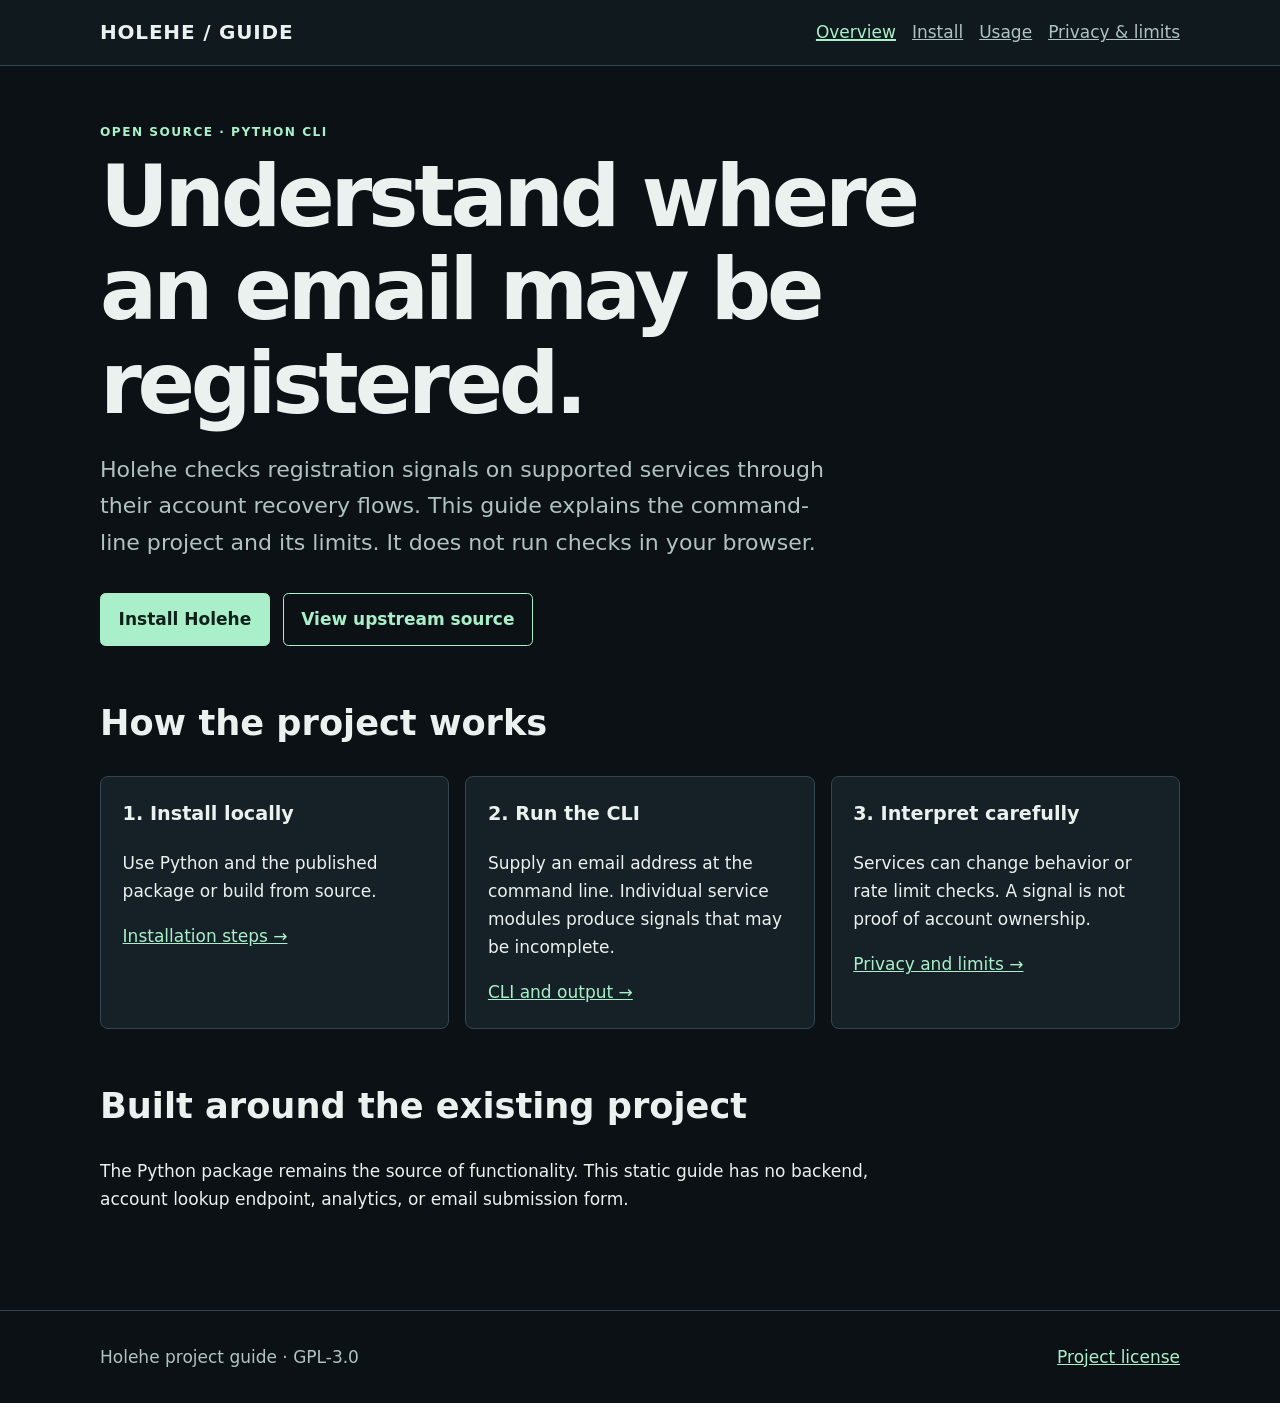
==== site/index.html @ 08cd29e6 "Build static Holehe guide and reusable site builder workflow" ====
<!doctype html><html lang="en"><head><meta charset="utf-8"><meta name="viewport" content="width=device-width,initial-scale=1"><meta name="description" content="A project guide to Holehe, the Python command-line tool for checking email registration signals across supported services."><meta property="og:title" content="Holehe project guide"><meta property="og:description" content="Install, use, and understand the Holehe Python CLI."><meta property="og:type" content="website"><title>Holehe | Project guide</title><link rel="stylesheet" href="style.css"></head><body><a class="skip" href="#content">Skip to content</a><header class="top"><div class="wrap"><a class="brand" href="./">HOLEHE <span aria-hidden="true">/</span> GUIDE</a><nav aria-label="Main navigation"><a href="./" aria-current="page">Overview</a><a href="install/">Install</a><a href="usage/">Usage</a><a href="privacy/">Privacy &amp; limits</a></nav></div></header><main id="content" class="wrap"><div class="eyebrow">Open source · Python CLI</div><h1>Understand where an email may be registered.</h1><p class="lead">Holehe checks registration signals on supported services through their account recovery flows. This guide explains the command-line project and its limits. It does not run checks in your browser.</p><div class="actions"><a class="button primary" href="install/">Install Holehe</a><a class="button" href="https://github.com/megadose/holehe">View upstream source</a></div><section aria-labelledby="how"><h2 id="how">How the project works</h2><div class="grid"><article class="card"><h3>1. Install locally</h3><p>Use Python and the published package or build from source.</p><a href="install/">Installation steps →</a></article><article class="card"><h3>2. Run the CLI</h3><p>Supply an email address at the command line. Individual service modules produce signals that may be incomplete.</p><a href="usage/">CLI and output →</a></article><article class="card"><h3>3. Interpret carefully</h3><p>Services can change behavior or rate limit checks. A signal is not proof of account ownership.</p><a href="privacy/">Privacy and limits →</a></article></div></section><section><h2>Built around the existing project</h2><p>The Python package remains the source of functionality. This static guide has no backend, account lookup endpoint, analytics, or email submission form.</p></section></main><footer><div class="wrap"><span>Holehe project guide · GPL-3.0</span><a href="https://github.com/megadose/holehe/blob/master/LICENSE.md">Project license</a></div></footer></body></html>
---- site/style.css ----
:root{color-scheme:dark;--bg:#0c1115;--panel:#162127;--line:#344650;--text:#eaf1ef;--muted:#b1c2c2;--accent:#a9f0ca}*{box-sizing:border-box}html{scroll-behavior:smooth}body{margin:0;background:var(--bg);color:var(--text);font:17px/1.65 system-ui,-apple-system,Segoe UI,sans-serif}a{color:var(--accent)}a:hover{text-decoration-thickness:2px}a:focus-visible,button:focus-visible{outline:3px solid #fff;outline-offset:4px}.skip{position:absolute;left:-9999px}.skip:focus{left:1rem;top:1rem;background:var(--bg);padding:.5rem;z-index:5}.wrap{width:min(1080px,calc(100% - 2.5rem));margin:auto}.top{border-bottom:1px solid var(--line);background:#101a1e}.top .wrap{display:flex;justify-content:space-between;align-items:center;gap:1rem;flex-wrap:wrap;padding:1rem 0}.brand{font-size:1.25rem;font-weight:800;letter-spacing:.04em;text-decoration:none;color:var(--text)}nav{display:flex;gap:1rem;flex-wrap:wrap}nav a{color:var(--muted)}nav a[aria-current=page]{color:var(--accent);text-decoration-thickness:2px}main{padding:3.5rem 0 5rem}.eyebrow{color:var(--accent);font-weight:700;letter-spacing:.12em;text-transform:uppercase;font-size:.76rem}h1{font-size:clamp(2.6rem,7vw,5.3rem);line-height:1.1;letter-spacing:-.05em;margin:.5rem 0 1.3rem;max-width:850px}h2{font-size:clamp(1.55rem,3vw,2.2rem);line-height:1.2}h3{font-size:1.2rem}.lead{font-size:clamp(1.1rem,2vw,1.38rem);max-width:730px;color:var(--muted)}.actions{display:flex;flex-wrap:wrap;gap:.8rem;margin:2rem 0}.button{display:inline-block;padding:.7rem 1.1rem;border:1px solid var(--accent);border-radius:.35rem;text-decoration:none;font-weight:700}.button.primary{background:var(--accent);color:#10201a}.grid{display:grid;grid-template-columns:repeat(auto-fit,minmax(min(100%,260px),1fr));gap:1rem;margin:2rem 0}.card{background:var(--panel);border:1px solid var(--line);padding:1.35rem;border-radius:.5rem}.card h3{margin-top:0}section{margin-top:3.5rem}code,pre{font: .93em/1.5 ui-monospace,SFMono-Regular,Consolas,monospace}pre{overflow-x:auto;background:#071012;border:1px solid var(--line);border-radius:.4rem;padding:1rem}p,li{max-width:75ch}footer{border-top:1px solid var(--line);color:var(--muted);padding:2rem 0}footer .wrap{display:flex;gap:1rem;justify-content:space-between;flex-wrap:wrap}@media(max-width:620px){main{padding:2rem 0 3rem}.top .wrap{align-items:flex-start}nav{gap:.75rem 1rem}.card{padding:1rem}}
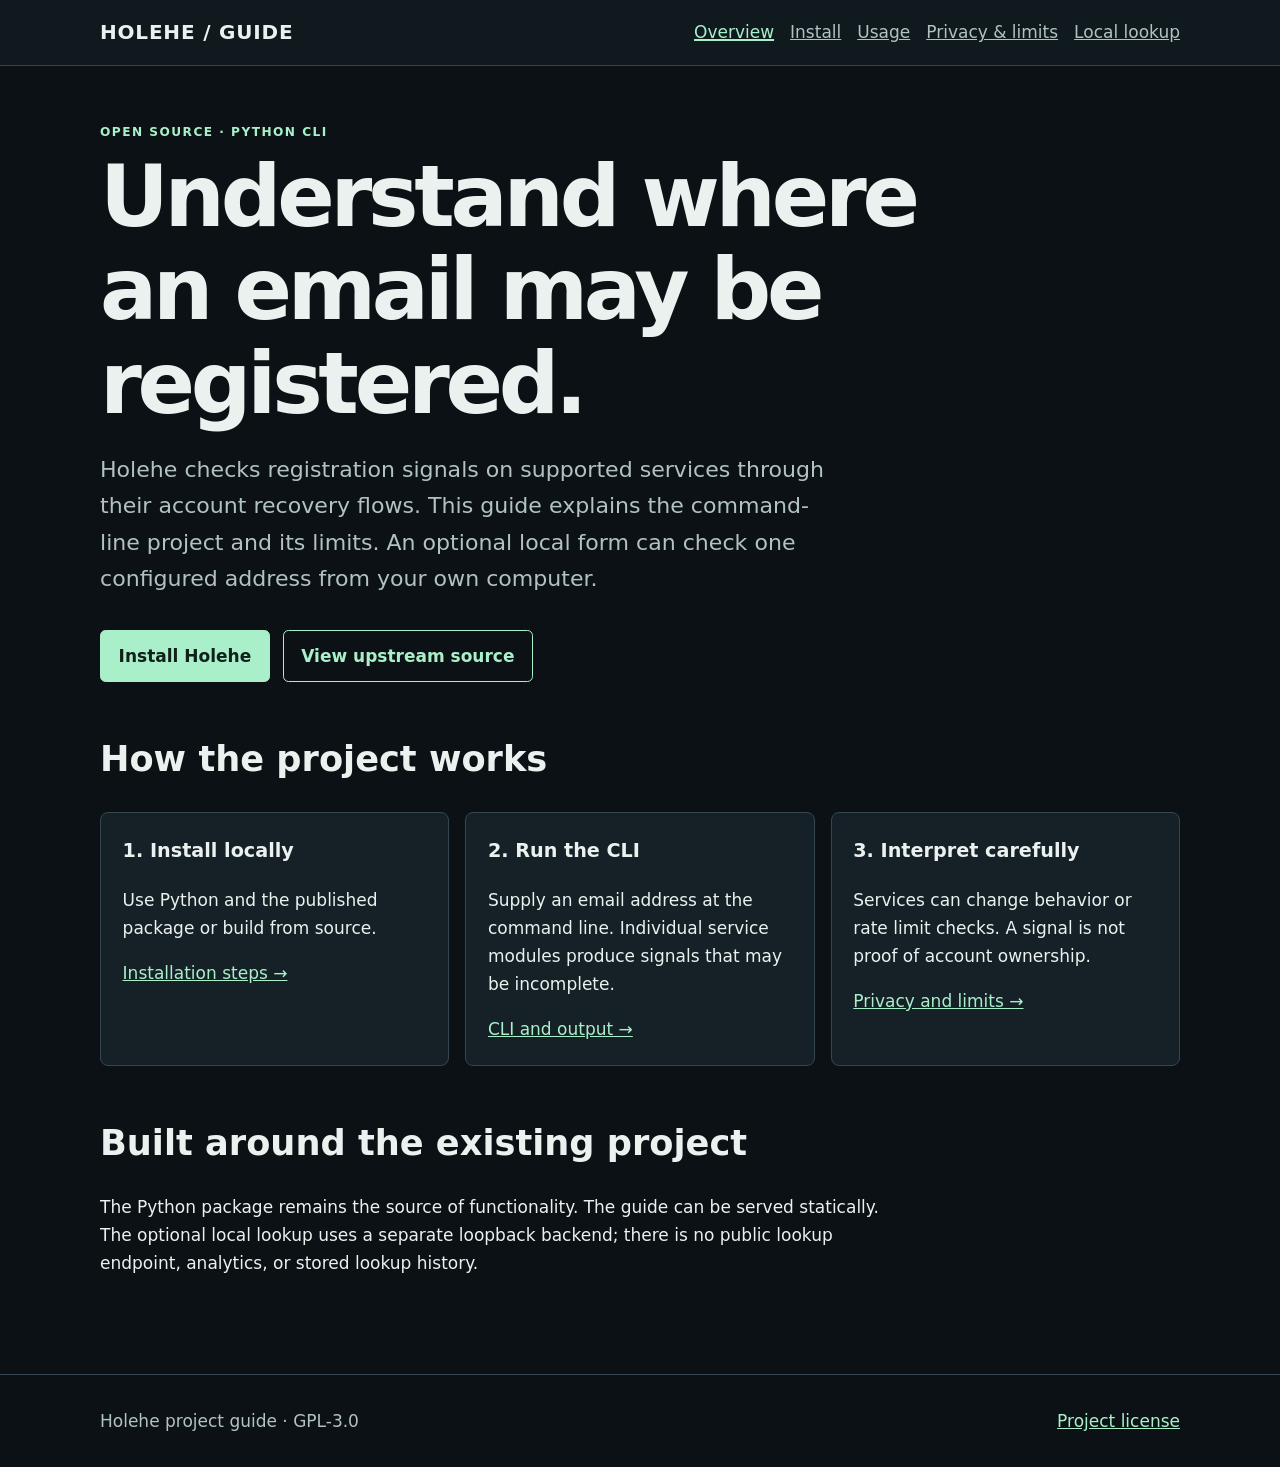
==== commit fe0f69fe: "Add local allowlisted email lookup form and backend" ====
--- a/site/index.html
+++ b/site/index.html
@@ -1 +1 @@
-<!doctype html><html lang="en"><head><meta charset="utf-8"><meta name="viewport" content="width=device-width,initial-scale=1"><meta name="description" content="A project guide to Holehe, the Python command-line tool for checking email registration signals across supported services."><meta property="og:title" content="Holehe project guide"><meta property="og:description" content="Install, use, and understand the Holehe Python CLI."><meta property="og:type" content="website"><title>Holehe | Project guide</title><link rel="stylesheet" href="style.css"></head><body><a class="skip" href="#content">Skip to content</a><header class="top"><div class="wrap"><a class="brand" href="./">HOLEHE <span aria-hidden="true">/</span> GUIDE</a><nav aria-label="Main navigation"><a href="./" aria-current="page">Overview</a><a href="install/">Install</a><a href="usage/">Usage</a><a href="privacy/">Privacy &amp; limits</a></nav></div></header><main id="content" class="wrap"><div class="eyebrow">Open source · Python CLI</div><h1>Understand where an email may be registered.</h1><p class="lead">Holehe checks registration signals on supported services through their account recovery flows. This guide explains the command-line project and its limits. It does not run checks in your browser.</p><div class="actions"><a class="button primary" href="install/">Install Holehe</a><a class="button" href="https://github.com/megadose/holehe">View upstream source</a></div><section aria-labelledby="how"><h2 id="how">How the project works</h2><div class="grid"><article class="card"><h3>1. Install locally</h3><p>Use Python and the published package or build from source.</p><a href="install/">Installation steps →</a></article><article class="card"><h3>2. Run the CLI</h3><p>Supply an email address at the command line. Individual service modules produce signals that may be incomplete.</p><a href="usage/">CLI and output →</a></article><article class="card"><h3>3. Interpret carefully</h3><p>Services can change behavior or rate limit checks. A signal is not proof of account ownership.</p><a href="privacy/">Privacy and limits →</a></article></div></section><section><h2>Built around the existing project</h2><p>The Python package remains the source of functionality. This static guide has no backend, account lookup endpoint, analytics, or email submission form.</p></section></main><footer><div class="wrap"><span>Holehe project guide · GPL-3.0</span><a href="https://github.com/megadose/holehe/blob/master/LICENSE.md">Project license</a></div></footer></body></html>
+<!doctype html><html lang="en"><head><meta charset="utf-8"><meta name="viewport" content="width=device-width,initial-scale=1"><meta name="description" content="A project guide to Holehe, the Python command-line tool for checking email registration signals across supported services."><meta property="og:title" content="Holehe project guide"><meta property="og:description" content="Install, use, and understand the Holehe Python CLI."><meta property="og:type" content="website"><title>Holehe | Project guide</title><link rel="stylesheet" href="style.css"></head><body><a class="skip" href="#content">Skip to content</a><header class="top"><div class="wrap"><a class="brand" href="./">HOLEHE <span aria-hidden="true">/</span> GUIDE</a><nav aria-label="Main navigation"><a href="./" aria-current="page">Overview</a><a href="install/">Install</a><a href="usage/">Usage</a><a href="privacy/">Privacy &amp; limits</a><a href="lookup/">Local lookup</a></nav></div></header><main id="content" class="wrap"><div class="eyebrow">Open source · Python CLI</div><h1>Understand where an email may be registered.</h1><p class="lead">Holehe checks registration signals on supported services through their account recovery flows. This guide explains the command-line project and its limits. An optional local form can check one configured address from your own computer.</p><div class="actions"><a class="button primary" href="install/">Install Holehe</a><a class="button" href="https://github.com/megadose/holehe">View upstream source</a></div><section aria-labelledby="how"><h2 id="how">How the project works</h2><div class="grid"><article class="card"><h3>1. Install locally</h3><p>Use Python and the published package or build from source.</p><a href="install/">Installation steps →</a></article><article class="card"><h3>2. Run the CLI</h3><p>Supply an email address at the command line. Individual service modules produce signals that may be incomplete.</p><a href="usage/">CLI and output →</a></article><article class="card"><h3>3. Interpret carefully</h3><p>Services can change behavior or rate limit checks. A signal is not proof of account ownership.</p><a href="privacy/">Privacy and limits →</a></article></div></section><section><h2>Built around the existing project</h2><p>The Python package remains the source of functionality. The guide can be served statically. The optional local lookup uses a separate loopback backend; there is no public lookup endpoint, analytics, or stored lookup history.</p></section></main><footer><div class="wrap"><span>Holehe project guide · GPL-3.0</span><a href="https://github.com/megadose/holehe/blob/master/LICENSE.md">Project license</a></div></footer></body></html>
--- a/site/style.css
+++ b/site/style.css
@@ -1 +1,2 @@
 :root{color-scheme:dark;--bg:#0c1115;--panel:#162127;--line:#344650;--text:#eaf1ef;--muted:#b1c2c2;--accent:#a9f0ca}*{box-sizing:border-box}html{scroll-behavior:smooth}body{margin:0;background:var(--bg);color:var(--text);font:17px/1.65 system-ui,-apple-system,Segoe UI,sans-serif}a{color:var(--accent)}a:hover{text-decoration-thickness:2px}a:focus-visible,button:focus-visible{outline:3px solid #fff;outline-offset:4px}.skip{position:absolute;left:-9999px}.skip:focus{left:1rem;top:1rem;background:var(--bg);padding:.5rem;z-index:5}.wrap{width:min(1080px,calc(100% - 2.5rem));margin:auto}.top{border-bottom:1px solid var(--line);background:#101a1e}.top .wrap{display:flex;justify-content:space-between;align-items:center;gap:1rem;flex-wrap:wrap;padding:1rem 0}.brand{font-size:1.25rem;font-weight:800;letter-spacing:.04em;text-decoration:none;color:var(--text)}nav{display:flex;gap:1rem;flex-wrap:wrap}nav a{color:var(--muted)}nav a[aria-current=page]{color:var(--accent);text-decoration-thickness:2px}main{padding:3.5rem 0 5rem}.eyebrow{color:var(--accent);font-weight:700;letter-spacing:.12em;text-transform:uppercase;font-size:.76rem}h1{font-size:clamp(2.6rem,7vw,5.3rem);line-height:1.1;letter-spacing:-.05em;margin:.5rem 0 1.3rem;max-width:850px}h2{font-size:clamp(1.55rem,3vw,2.2rem);line-height:1.2}h3{font-size:1.2rem}.lead{font-size:clamp(1.1rem,2vw,1.38rem);max-width:730px;color:var(--muted)}.actions{display:flex;flex-wrap:wrap;gap:.8rem;margin:2rem 0}.button{display:inline-block;padding:.7rem 1.1rem;border:1px solid var(--accent);border-radius:.35rem;text-decoration:none;font-weight:700}.button.primary{background:var(--accent);color:#10201a}.grid{display:grid;grid-template-columns:repeat(auto-fit,minmax(min(100%,260px),1fr));gap:1rem;margin:2rem 0}.card{background:var(--panel);border:1px solid var(--line);padding:1.35rem;border-radius:.5rem}.card h3{margin-top:0}section{margin-top:3.5rem}code,pre{font: .93em/1.5 ui-monospace,SFMono-Regular,Consolas,monospace}pre{overflow-x:auto;background:#071012;border:1px solid var(--line);border-radius:.4rem;padding:1rem}p,li{max-width:75ch}footer{border-top:1px solid var(--line);color:var(--muted);padding:2rem 0}footer .wrap{display:flex;gap:1rem;justify-content:space-between;flex-wrap:wrap}@media(max-width:620px){main{padding:2rem 0 3rem}.top .wrap{align-items:flex-start}nav{gap:.75rem 1rem}.card{padding:1rem}}
+input[type=email]{background:#101a1e;border:1px solid var(--muted);color:var(--text);font:inherit;padding:.65rem;width:min(100%,430px);border-radius:.3rem}input[type=checkbox]{accent-color:var(--accent);width:1.15rem;height:1.15rem;vertical-align:middle}button{font:inherit;cursor:pointer}button:disabled{opacity:.6;cursor:wait}#results li{padding:.35rem 0}
